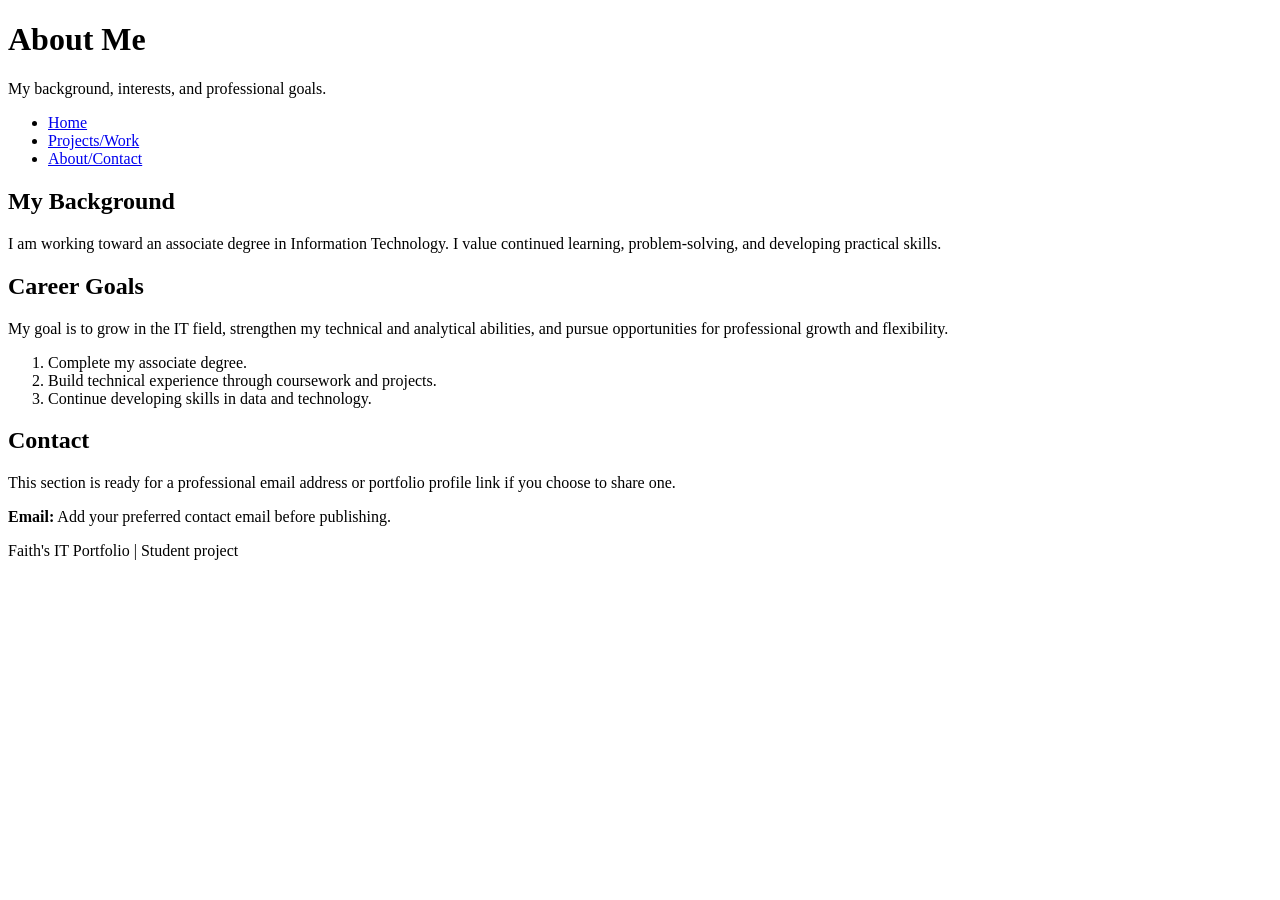
==== about.html @ 39b1ba37 "Add about.html with personal background and goals" ====
<!DOCTYPE html>
<html lang="en">
<head>
    <meta charset="UTF-8">
    <meta name="viewport" content="width=device-width, initial-scale=1.0">
    <title>About/Contact | Faith's IT Portfolio</title>
</head>
<body>
    <header>
        <h1>About Me</h1>
        <p>My background, interests, and professional goals.</p>
    </header>

    <nav aria-label="Main navigation">
        <ul>
            <li><a href="index.html">Home</a></li>
            <li><a href="projects.html">Projects/Work</a></li>
            <li><a href="about.html">About/Contact</a></li>
        </ul>
    </nav>

    <main>
        <section>
            <h2>My Background</h2>
            <p>I am working toward an associate degree in Information Technology. I value continued learning, problem-solving, and developing practical skills.</p>
        </section>

        <section>
            <h2>Career Goals</h2>
            <p>My goal is to grow in the IT field, strengthen my technical and analytical abilities, and pursue opportunities for professional growth and flexibility.</p>
            <ol>
                <li>Complete my associate degree.</li>
                <li>Build technical experience through coursework and projects.</li>
                <li>Continue developing skills in data and technology.</li>
            </ol>
        </section>

        <section>
            <h2>Contact</h2>
            <p>This section is ready for a professional email address or portfolio profile link if you choose to share one.</p>
            <p><strong>Email:</strong> Add your preferred contact email before publishing.</p>
        </section>
    </main>

    <footer>
        <p>Faith's IT Portfolio | Student project</p>
    </footer>
</body>
</html>
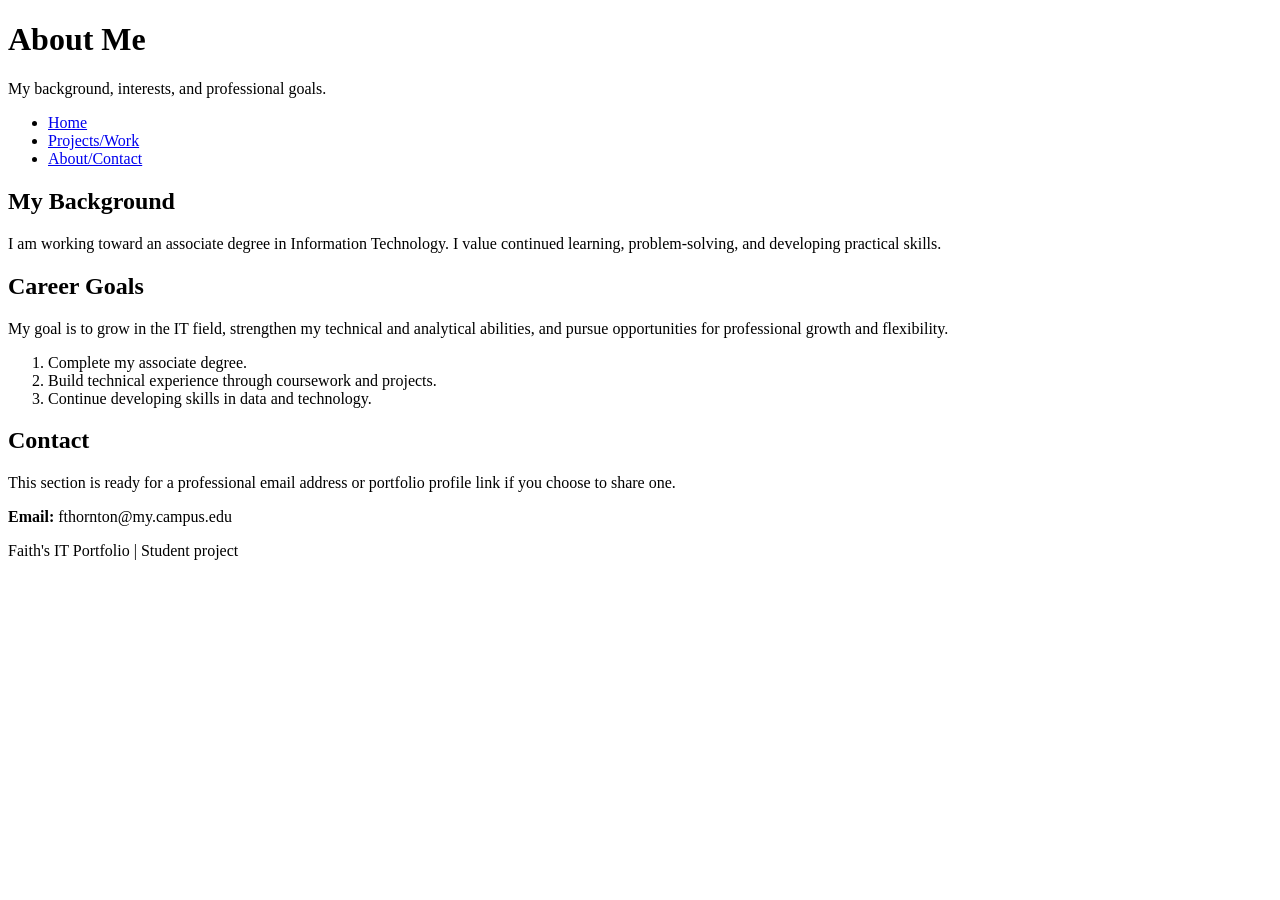
==== commit fffe779a: "Update contact email in about.html" ====
--- a/about.html
+++ b/about.html
@@ -38,7 +38,7 @@
         <section>
             <h2>Contact</h2>
             <p>This section is ready for a professional email address or portfolio profile link if you choose to share one.</p>
-            <p><strong>Email:</strong> Add your preferred contact email before publishing.</p>
+            <p><strong>Email:</strong> fthornton@my.campus.edu </p>
         </section>
     </main>
 
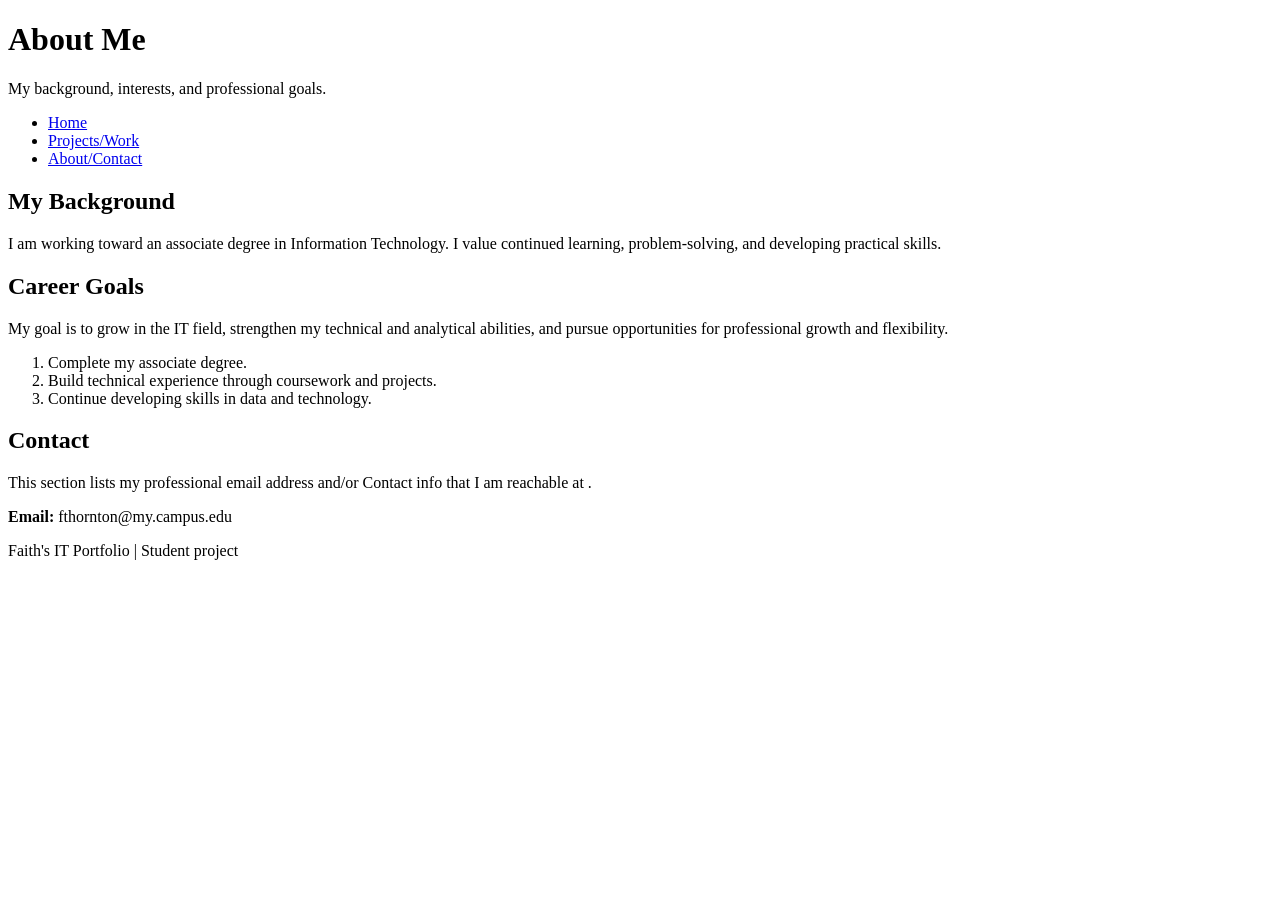
==== commit c2c57040: "Update about.html" ====
--- a/about.html
+++ b/about.html
@@ -37,7 +37,7 @@
 
         <section>
             <h2>Contact</h2>
-            <p>This section is ready for a professional email address or portfolio profile link if you choose to share one.</p>
+            <p>This section lists my professional email address and/or Contact info that I am reachable at .</p>
             <p><strong>Email:</strong> fthornton@my.campus.edu </p>
         </section>
     </main>
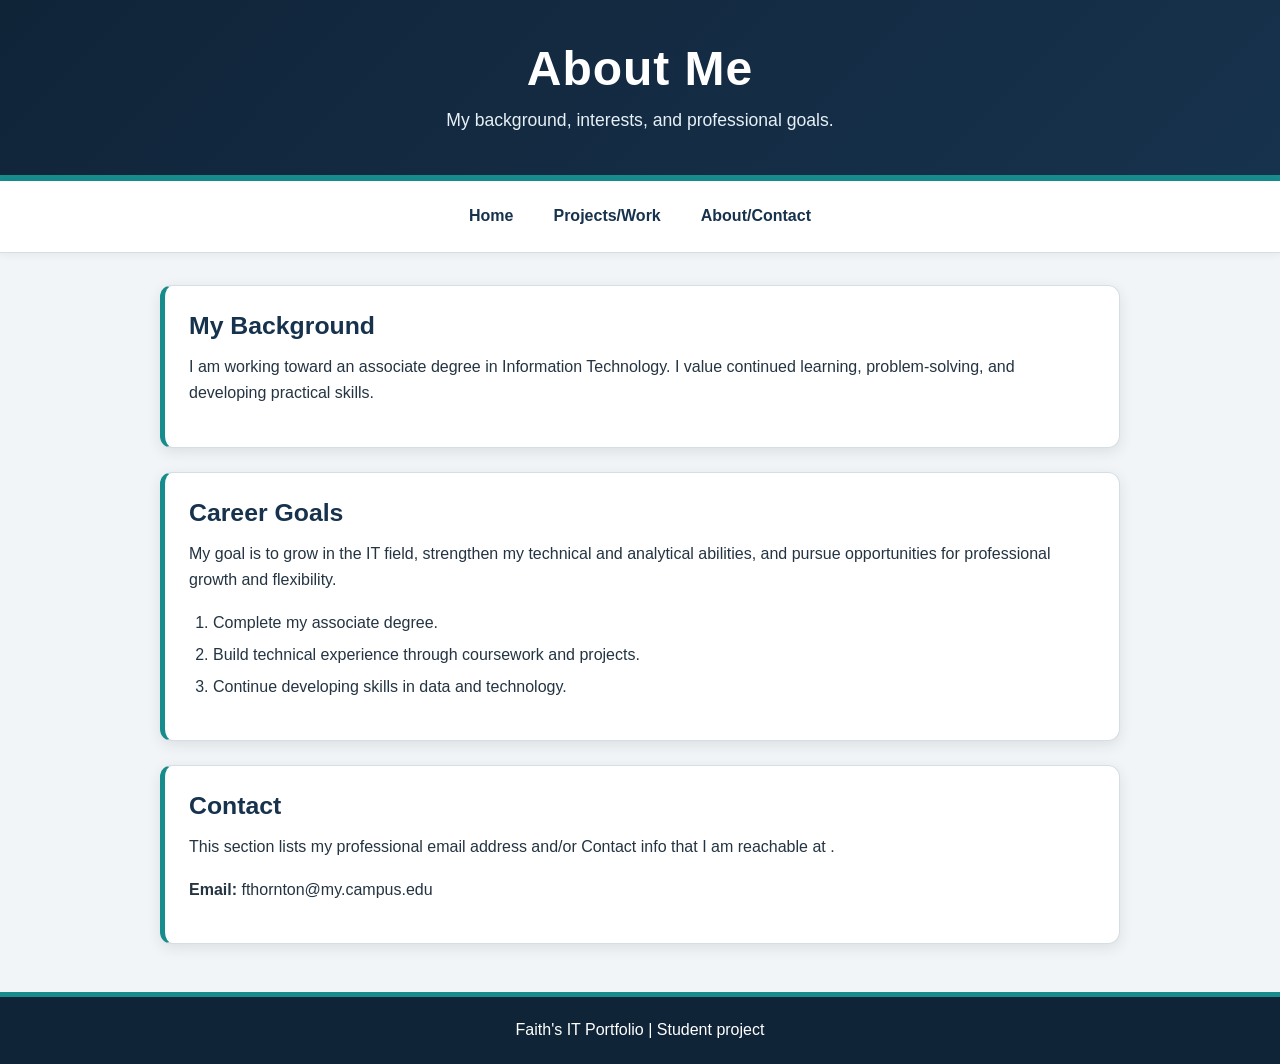
==== commit ec9cd7c8: "Add files via upload" ====
--- a/about.html
+++ b/about.html
@@ -3,6 +3,7 @@
 <head>
     <meta charset="UTF-8">
     <meta name="viewport" content="width=device-width, initial-scale=1.0">
+    <link rel="stylesheet" href="styles.css">
     <title>About/Contact | Faith's IT Portfolio</title>
 </head>
 <body>
--- a/styles.css
+++ b/styles.css
@@ -0,0 +1,163 @@
+/* Faith's IT Portfolio: navy, teal, white, and light gray */
+:root {
+  --navy: #17324D;
+  --navy-dark: #102438;
+  --teal: #168C8C;
+  --teal-light: #DDF4F2;
+  --white: #FFFFFF;
+  --light-gray: #F2F5F7;
+  --mid-gray: #D5DEE5;
+  --text: #243442;
+  --muted-text: #526575;
+  --shadow: 0 4px 14px rgba(16, 36, 56, 0.10);
+}
+
+/* Global selector and typography */
+* { box-sizing: border-box; }
+html { scroll-behavior: smooth; }
+body {
+  margin: 0;
+  background: var(--light-gray);
+  color: var(--text);
+  font-family: Arial, Helvetica, sans-serif;
+  font-size: 1rem;
+  line-height: 1.65;
+}
+
+/* Header and page title */
+header {
+  padding: 2.5rem 1.25rem;
+  background: linear-gradient(135deg, var(--navy-dark), var(--navy));
+  color: var(--white);
+  text-align: center;
+  border-bottom: 6px solid var(--teal);
+}
+header h1 {
+  max-width: 900px;
+  margin: 0 auto 0.5rem;
+  font-size: clamp(2rem, 4vw, 3rem);
+  line-height: 1.2;
+  letter-spacing: 0.02em;
+}
+header p {
+  max-width: 700px;
+  margin: 0.5rem auto 0;
+  color: #E7F0F6;
+  font-size: 1.1rem;
+}
+
+/* Navigation links shared by all pages */
+nav {
+  background: var(--white);
+  border-bottom: 1px solid var(--mid-gray);
+  box-shadow: 0 2px 8px rgba(16, 36, 56, 0.06);
+}
+nav ul {
+  display: flex;
+  flex-wrap: wrap;
+  justify-content: center;
+  gap: 0.5rem;
+  list-style: none;
+  margin: 0;
+  padding: 0.75rem 1rem;
+}
+nav li { margin: 0; padding: 0; }
+nav a {
+  display: inline-block;
+  padding: 0.65rem 1rem;
+  border-radius: 0.45rem;
+  color: var(--navy);
+  font-weight: 700;
+  text-decoration: none;
+  transition: background-color 160ms ease, color 160ms ease;
+}
+nav a:hover, nav a:focus-visible {
+  background: var(--teal);
+  color: var(--white);
+}
+
+/* Main content and section box model */
+main {
+  width: min(100% - 2rem, 960px);
+  margin: 2rem auto;
+}
+section {
+  margin: 0 0 1.5rem;
+  padding: 1.5rem;
+  background: var(--white);
+  border: 1px solid var(--mid-gray);
+  border-left: 5px solid var(--teal);
+  border-radius: 0.75rem;
+  box-shadow: var(--shadow);
+}
+section h2 {
+  margin: 0 0 0.75rem;
+  color: var(--navy);
+  font-size: 1.55rem;
+  line-height: 1.3;
+}
+section p { margin-top: 0.5rem; margin-bottom: 1rem; }
+h3 {
+  margin: 0 0 0.5rem;
+  color: var(--navy);
+  font-size: 1.2rem;
+  line-height: 1.35;
+}
+p, li { overflow-wrap: anywhere; }
+ul, ol { padding-left: 1.5rem; }
+li { margin-bottom: 0.35rem; }
+main a {
+  color: #087777;
+  font-weight: 700;
+  text-decoration-thickness: 1px;
+  text-underline-offset: 0.18em;
+}
+main a:hover, main a:focus-visible { color: var(--navy-dark); }
+
+/* Individual coursework cards demonstrate margin, padding, and borders */
+article {
+  margin: 1rem 0;
+  padding: 1.1rem 1.25rem;
+  background: #F7FAFC;
+  border: 1px solid var(--mid-gray);
+  border-top: 4px solid var(--teal);
+  border-radius: 0.55rem;
+}
+article p { margin-bottom: 0; }
+
+/* Footer */
+footer {
+  margin-top: 3rem;
+  padding: 1.25rem 1rem;
+  background: var(--navy-dark);
+  color: var(--white);
+  text-align: center;
+  border-top: 5px solid var(--teal);
+}
+footer p { margin: 0; }
+
+/* Keyboard accessibility */
+a:focus-visible {
+  outline: 3px solid #E7A83E;
+  outline-offset: 3px;
+}
+
+/* Responsive styles */
+@media (max-width: 600px) {
+  header { padding: 2rem 1rem; }
+  nav ul { gap: 0.25rem; }
+  nav a { padding: 0.6rem 0.7rem; }
+  main { width: min(100% - 1rem, 960px); margin: 1rem auto; }
+  section { padding: 1rem; border-radius: 0.55rem; }
+  section h2 { font-size: 1.35rem; }
+}
+
+/* Respect reduced-motion preferences */
+@media (prefers-reduced-motion: reduce) {
+  html { scroll-behavior: auto; }
+  *, *::before, *::after {
+    transition-duration: 0.01ms !important;
+    animation-duration: 0.01ms !important;
+    animation-iteration-count: 1 !important;
+  }
+}
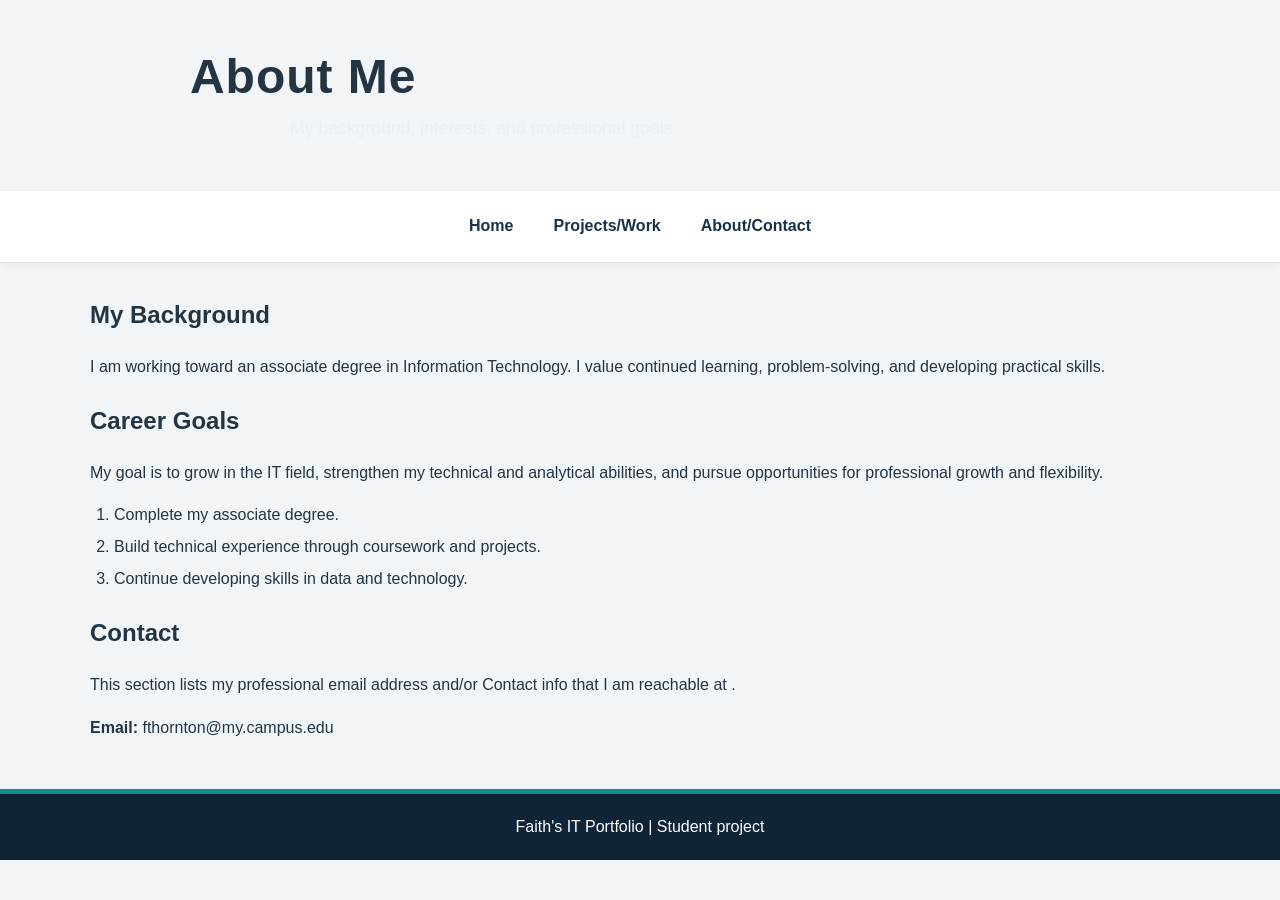
==== commit a572876f: "Add files via upload" ====
--- a/about.html
+++ b/about.html
@@ -7,7 +7,7 @@
     <title>About/Contact | Faith's IT Portfolio</title>
 </head>
 <body>
-    <header>
+    <header id="main-header">
         <h1>About Me</h1>
         <p>My background, interests, and professional goals.</p>
     </header>
@@ -20,13 +20,13 @@
         </ul>
     </nav>
 
-    <main>
-        <section>
+    <main id="main-content">
+        <section class="content-section">
             <h2>My Background</h2>
             <p>I am working toward an associate degree in Information Technology. I value continued learning, problem-solving, and developing practical skills.</p>
         </section>
 
-        <section>
+        <section class="content-section">
             <h2>Career Goals</h2>
             <p>My goal is to grow in the IT field, strengthen my technical and analytical abilities, and pursue opportunities for professional growth and flexibility.</p>
             <ol>
@@ -36,7 +36,7 @@
             </ol>
         </section>
 
-        <section>
+        <section class="content-section">
             <h2>Contact</h2>
             <p>This section lists my professional email address and/or Contact info that I am reachable at .</p>
             <p><strong>Email:</strong> fthornton@my.campus.edu </p>
--- a/styles.css
+++ b/styles.css
@@ -1,4 +1,4 @@
-/* Faith's IT Portfolio: navy, teal, white, and light gray */
+/* Faith's IT Portfolio | Responsive Homework 2 CSS */
 :root {
   --navy: #17324D;
   --navy-dark: #102438;
@@ -11,153 +11,50 @@
   --muted-text: #526575;
   --shadow: 0 4px 14px rgba(16, 36, 56, 0.10);
 }
-
-/* Global selector and typography */
 * { box-sizing: border-box; }
 html { scroll-behavior: smooth; }
-body {
-  margin: 0;
-  background: var(--light-gray);
-  color: var(--text);
-  font-family: Arial, Helvetica, sans-serif;
-  font-size: 1rem;
-  line-height: 1.65;
-}
-
-/* Header and page title */
-header {
-  padding: 2.5rem 1.25rem;
-  background: linear-gradient(135deg, var(--navy-dark), var(--navy));
-  color: var(--white);
-  text-align: center;
-  border-bottom: 6px solid var(--teal);
-}
-header h1 {
-  max-width: 900px;
-  margin: 0 auto 0.5rem;
-  font-size: clamp(2rem, 4vw, 3rem);
-  line-height: 1.2;
-  letter-spacing: 0.02em;
-}
-header p {
-  max-width: 700px;
-  margin: 0.5rem auto 0;
-  color: #E7F0F6;
-  font-size: 1.1rem;
-}
-
-/* Navigation links shared by all pages */
-nav {
-  background: var(--white);
-  border-bottom: 1px solid var(--mid-gray);
-  box-shadow: 0 2px 8px rgba(16, 36, 56, 0.06);
-}
-nav ul {
-  display: flex;
-  flex-wrap: wrap;
-  justify-content: center;
-  gap: 0.5rem;
-  list-style: none;
-  margin: 0;
-  padding: 0.75rem 1rem;
-}
+body { margin: 0; background: var(--light-gray); color: var(--text); font-family: Arial, Helvetica, sans-serif; font-size: 1rem; line-height: 1.65; }
+img { display: block; max-width: 100%; height: auto; }
+#main-#main-header { padding: 2.5rem 1.25rem; background: linear-gradient(135deg, var(--navy-dark), var(--navy)); color: var(--white); text-align: center; border-bottom: 6px solid var(--teal); }
+header h1 { max-width: 900px; margin: 0 auto .5rem; font-size: clamp(1.8rem, 4vw, 3rem); line-height: 1.2; letter-spacing: .02em; overflow-wrap: anywhere; }
+header p { max-width: 700px; margin: .5rem auto 0; color: #E7F0F6; font-size: 1.1rem; }
+nav { background: var(--white); border-bottom: 1px solid var(--mid-gray); box-shadow: 0 2px 8px rgba(16, 36, 56, .06); }
+nav ul { display: flex; flex-wrap: wrap; justify-content: center; align-items: center; gap: .5rem; list-style: none; max-width: 1100px; margin: 0 auto; padding: .75rem 1rem; }
 nav li { margin: 0; padding: 0; }
-nav a {
-  display: inline-block;
-  padding: 0.65rem 1rem;
-  border-radius: 0.45rem;
-  color: var(--navy);
-  font-weight: 700;
-  text-decoration: none;
-  transition: background-color 160ms ease, color 160ms ease;
-}
-nav a:hover, nav a:focus-visible {
-  background: var(--teal);
-  color: var(--white);
-}
-
-/* Main content and section box model */
-main {
-  width: min(100% - 2rem, 960px);
-  margin: 2rem auto;
-}
-section {
-  margin: 0 0 1.5rem;
-  padding: 1.5rem;
-  background: var(--white);
-  border: 1px solid var(--mid-gray);
-  border-left: 5px solid var(--teal);
-  border-radius: 0.75rem;
-  box-shadow: var(--shadow);
-}
-section h2 {
-  margin: 0 0 0.75rem;
-  color: var(--navy);
-  font-size: 1.55rem;
-  line-height: 1.3;
-}
-section p { margin-top: 0.5rem; margin-bottom: 1rem; }
-h3 {
-  margin: 0 0 0.5rem;
-  color: var(--navy);
-  font-size: 1.2rem;
-  line-height: 1.35;
-}
+nav a { display: inline-block; padding: .65rem 1rem; border-radius: .45rem; color: var(--navy); font-weight: 700; text-decoration: none; transition: background-color 160ms ease, color 160ms ease; }
+nav a:hover, nav a:focus-visible { background: var(--teal); color: var(--white); }
+#main-content { width: min(100% - 2rem, 1100px); margin: 2rem auto; min-width: 0; }
+.content-.content-section { min-width: 0; margin: 0 0 1.5rem; padding: 1.5rem; background: var(--white); border: 1px solid var(--mid-gray); border-left: 5px solid var(--teal); border-radius: .75rem; box-shadow: var(--shadow); }
+.content-.content-section h2 { margin: 0 0 .75rem; color: var(--navy); font-size: 1.55rem; line-height: 1.3; overflow-wrap: anywhere; }
+.content-section p { margin-top: .5rem; margin-bottom: 1rem; }
+h3 { margin: 0 0 .5rem; color: var(--navy); font-size: 1.2rem; line-height: 1.35; overflow-wrap: anywhere; }
 p, li { overflow-wrap: anywhere; }
 ul, ol { padding-left: 1.5rem; }
-li { margin-bottom: 0.35rem; }
-main a {
-  color: #087777;
-  font-weight: 700;
-  text-decoration-thickness: 1px;
-  text-underline-offset: 0.18em;
-}
+li { margin-bottom: .35rem; }
+main a { color: #087777; font-weight: 700; text-decoration-thickness: 1px; text-underline-offset: .18em; }
 main a:hover, main a:focus-visible { color: var(--navy-dark); }
+/* Grid makes the three coursework articles a real multi-column layout. */
+.coursework-grid { display: grid; grid-template-columns: minmax(0, 1fr); gap: 1rem; align-items: stretch; }
+.coursework-grid > h2 { grid-column: 1 / -1; margin-bottom: 0; }
+.card { min-width: 0; margin: 0; padding: 1.1rem 1.25rem; background: #F7FAFC; border: 1px solid var(--mid-gray); border-top: 4px solid var(--teal); border-radius: .55rem; box-shadow: 0 2px 7px rgba(16, 36, 56, .05); }
+.coursework-grid > article p { margin-bottom: 0; }
+.coursework-grid, .coursework-grid > article, section, #main-content { overflow-wrap: anywhere; }
+footer { margin-top: 3rem; padding: 1.25rem 1rem; background: var(--navy-dark); color: var(--white); text-align: center; border-top: 5px solid var(--teal); }
+footer p { margin: 0; }
+a:focus-visible { outline: 3px solid #E7A83E; outline-offset: 3px; }
+/* Desktop: 1200px and wider, three columns. */
+@media (min-width: 1200px) { #main-content { width: min(100% - 3rem, 1100px); } .coursework-grid { grid-template-columns: repeat(3, minmax(0, 1fr)); gap: 1.25rem; } .coursework-grid > h2 { font-size: 1.7rem; } #main-header { padding: 3rem 2rem; } }
+/* Tablet: 768px through 1199px, two columns. */
+@media (min-width: 768px) and (max-width: 1199px) { #main-content { width: min(100% - 2rem, 960px); margin: 1.5rem auto; } .coursework-grid { grid-template-columns: repeat(2, minmax(0, 1fr)); gap: 1rem; } .content-section { padding: 1.25rem; } #main-header { padding: 2.25rem 1.25rem; } }
+/* Mobile: 767px and below, one column and wrapping navigation. */
+@media (max-width: 767px) { #main-header { padding: 1.75rem .85rem; } header p { font-size: 1rem; } nav ul { gap: .2rem; padding: .55rem .35rem; } nav a { padding: .55rem .6rem; font-size: .92rem; } #main-content { width: calc(100% - 1rem); margin: 1rem auto; } .content-section { padding: 1rem; border-radius: .55rem; } .content-section h2 { font-size: 1.35rem; } .coursework-grid { grid-template-columns: minmax(0, 1fr); gap: .8rem; } .card { padding: 1rem; } }
+/* Extra-small phone protection, including 320px viewport. */
+@media (max-width: 360px) { header h1 { font-size: 1.7rem; } nav a { padding: .5rem .45rem; font-size: .85rem; } #main-content { width: calc(100% - .75rem); } .content-section { padding: .8rem; } .card { padding: .8rem; } }
+@media (prefers-reduced-motion: reduce) { html { scroll-behavior: auto; } *, *::before, *::after { transition-duration: .01ms !important; animation-duration: .01ms !important; animation-iteration-count: 1 !important; } }
 
-/* Individual coursework cards demonstrate margin, padding, and borders */
-article {
-  margin: 1rem 0;
-  padding: 1.1rem 1.25rem;
-  background: #F7FAFC;
-  border: 1px solid var(--mid-gray);
-  border-top: 4px solid var(--teal);
-  border-radius: 0.55rem;
-}
-article p { margin-bottom: 0; }
 
-/* Footer */
-footer {
-  margin-top: 3rem;
-  padding: 1.25rem 1rem;
-  background: var(--navy-dark);
-  color: var(--white);
-  text-align: center;
-  border-top: 5px solid var(--teal);
-}
-footer p { margin: 0; }
-
-/* Keyboard accessibility */
-a:focus-visible {
-  outline: 3px solid #E7A83E;
-  outline-offset: 3px;
-}
-
-/* Responsive styles */
-@media (max-width: 600px) {
-  header { padding: 2rem 1rem; }
-  nav ul { gap: 0.25rem; }
-  nav a { padding: 0.6rem 0.7rem; }
-  main { width: min(100% - 1rem, 960px); margin: 1rem auto; }
-  section { padding: 1rem; border-radius: 0.55rem; }
-  section h2 { font-size: 1.35rem; }
-}
-
-/* Respect reduced-motion preferences */
-@media (prefers-reduced-motion: reduce) {
-  html { scroll-behavior: auto; }
-  *, *::before, *::after {
-    transition-duration: 0.01ms !important;
-    animation-duration: 0.01ms !important;
-    animation-iteration-count: 1 !important;
-  }
-}
+/* Selector-variety examples: IDs identify page landmarks; classes style reusable components. */
+#main-header { position: relative; }
+#main-content { min-width: 0; }
+.content-section { scroll-margin-top: 1rem; }
+.card { overflow-wrap: anywhere; }
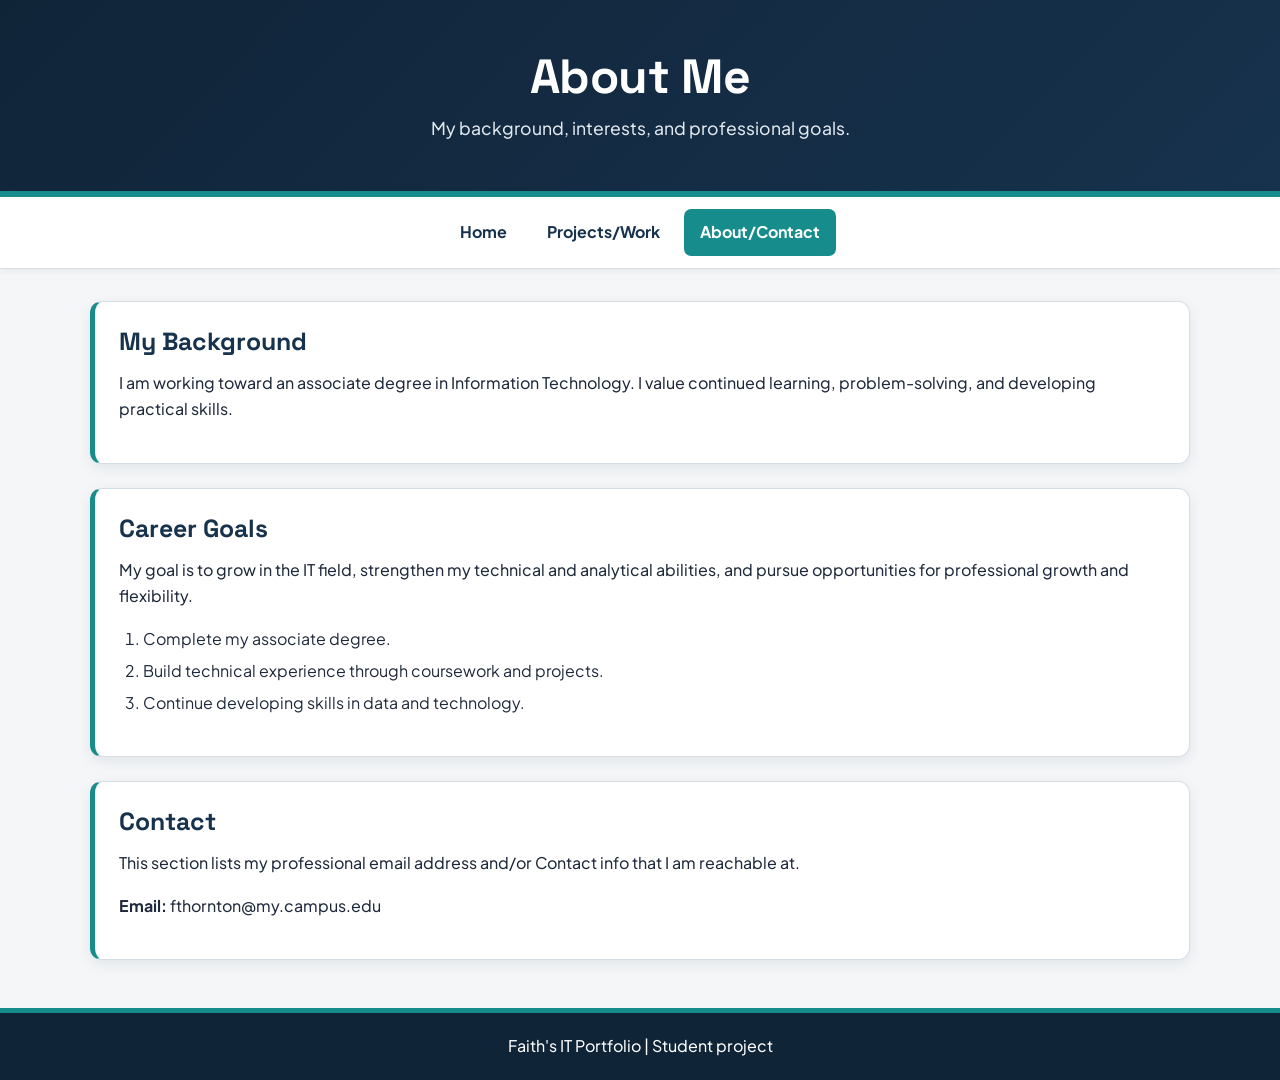
==== commit fe677a58: "Add files via upload" ====
--- a/about.html
+++ b/about.html
@@ -3,8 +3,11 @@
 <head>
     <meta charset="UTF-8">
     <meta name="viewport" content="width=device-width, initial-scale=1.0">
+    <title>About/Contact | Faith's IT Portfolio</title>
+    <link rel="preconnect" href="https://fonts.googleapis.com">
+    <link rel="preconnect" href="https://fonts.gstatic.com" crossorigin>
+    <link href="https://fonts.googleapis.com/css2?family=Plus+Jakarta+Sans:wght@400;500;600;700&family=Space+Grotesk:wght@600;700&display=swap" rel="stylesheet">
     <link rel="stylesheet" href="styles.css">
-    <title>About/Contact | Faith's IT Portfolio</title>
 </head>
 <body>
     <header id="main-header">
@@ -16,7 +19,7 @@
         <ul>
             <li><a href="index.html">Home</a></li>
             <li><a href="projects.html">Projects/Work</a></li>
-            <li><a href="about.html">About/Contact</a></li>
+            <li><a href="about.html" class="active">About/Contact</a></li>
         </ul>
     </nav>
 
@@ -38,8 +41,8 @@
 
         <section class="content-section">
             <h2>Contact</h2>
-            <p>This section lists my professional email address and/or Contact info that I am reachable at .</p>
-            <p><strong>Email:</strong> fthornton@my.campus.edu </p>
+            <p>This section lists my professional email address and/or Contact info that I am reachable at.</p>
+            <p><strong>Email:</strong> fthornton@my.campus.edu</p>
         </section>
     </main>
 
--- a/styles.css
+++ b/styles.css
@@ -1,60 +1,328 @@
 /* Faith's IT Portfolio | Responsive Homework 2 CSS */
+
 :root {
   --navy: #17324D;
   --navy-dark: #102438;
   --teal: #168C8C;
-  --teal-light: #DDF4F2;
+  --teal-light: #EBF7F7;
   --white: #FFFFFF;
-  --light-gray: #F2F5F7;
+  --light-gray: #F4F6F8;
   --mid-gray: #D5DEE5;
-  --text: #243442;
-  --muted-text: #526575;
-  --shadow: 0 4px 14px rgba(16, 36, 56, 0.10);
-}
-* { box-sizing: border-box; }
-html { scroll-behavior: smooth; }
-body { margin: 0; background: var(--light-gray); color: var(--text); font-family: Arial, Helvetica, sans-serif; font-size: 1rem; line-height: 1.65; }
-img { display: block; max-width: 100%; height: auto; }
-#main-#main-header { padding: 2.5rem 1.25rem; background: linear-gradient(135deg, var(--navy-dark), var(--navy)); color: var(--white); text-align: center; border-bottom: 6px solid var(--teal); }
-header h1 { max-width: 900px; margin: 0 auto .5rem; font-size: clamp(1.8rem, 4vw, 3rem); line-height: 1.2; letter-spacing: .02em; overflow-wrap: anywhere; }
-header p { max-width: 700px; margin: .5rem auto 0; color: #E7F0F6; font-size: 1.1rem; }
-nav { background: var(--white); border-bottom: 1px solid var(--mid-gray); box-shadow: 0 2px 8px rgba(16, 36, 56, .06); }
-nav ul { display: flex; flex-wrap: wrap; justify-content: center; align-items: center; gap: .5rem; list-style: none; max-width: 1100px; margin: 0 auto; padding: .75rem 1rem; }
-nav li { margin: 0; padding: 0; }
-nav a { display: inline-block; padding: .65rem 1rem; border-radius: .45rem; color: var(--navy); font-weight: 700; text-decoration: none; transition: background-color 160ms ease, color 160ms ease; }
-nav a:hover, nav a:focus-visible { background: var(--teal); color: var(--white); }
-#main-content { width: min(100% - 2rem, 1100px); margin: 2rem auto; min-width: 0; }
-.content-.content-section { min-width: 0; margin: 0 0 1.5rem; padding: 1.5rem; background: var(--white); border: 1px solid var(--mid-gray); border-left: 5px solid var(--teal); border-radius: .75rem; box-shadow: var(--shadow); }
-.content-.content-section h2 { margin: 0 0 .75rem; color: var(--navy); font-size: 1.55rem; line-height: 1.3; overflow-wrap: anywhere; }
-.content-section p { margin-top: .5rem; margin-bottom: 1rem; }
-h3 { margin: 0 0 .5rem; color: var(--navy); font-size: 1.2rem; line-height: 1.35; overflow-wrap: anywhere; }
-p, li { overflow-wrap: anywhere; }
-ul, ol { padding-left: 1.5rem; }
-li { margin-bottom: .35rem; }
-main a { color: #087777; font-weight: 700; text-decoration-thickness: 1px; text-underline-offset: .18em; }
-main a:hover, main a:focus-visible { color: var(--navy-dark); }
-/* Grid makes the three coursework articles a real multi-column layout. */
-.coursework-grid { display: grid; grid-template-columns: minmax(0, 1fr); gap: 1rem; align-items: stretch; }
-.coursework-grid > h2 { grid-column: 1 / -1; margin-bottom: 0; }
-.card { min-width: 0; margin: 0; padding: 1.1rem 1.25rem; background: #F7FAFC; border: 1px solid var(--mid-gray); border-top: 4px solid var(--teal); border-radius: .55rem; box-shadow: 0 2px 7px rgba(16, 36, 56, .05); }
-.coursework-grid > article p { margin-bottom: 0; }
-.coursework-grid, .coursework-grid > article, section, #main-content { overflow-wrap: anywhere; }
-footer { margin-top: 3rem; padding: 1.25rem 1rem; background: var(--navy-dark); color: var(--white); text-align: center; border-top: 5px solid var(--teal); }
-footer p { margin: 0; }
-a:focus-visible { outline: 3px solid #E7A83E; outline-offset: 3px; }
-/* Desktop: 1200px and wider, three columns. */
-@media (min-width: 1200px) { #main-content { width: min(100% - 3rem, 1100px); } .coursework-grid { grid-template-columns: repeat(3, minmax(0, 1fr)); gap: 1.25rem; } .coursework-grid > h2 { font-size: 1.7rem; } #main-header { padding: 3rem 2rem; } }
-/* Tablet: 768px through 1199px, two columns. */
-@media (min-width: 768px) and (max-width: 1199px) { #main-content { width: min(100% - 2rem, 960px); margin: 1.5rem auto; } .coursework-grid { grid-template-columns: repeat(2, minmax(0, 1fr)); gap: 1rem; } .content-section { padding: 1.25rem; } #main-header { padding: 2.25rem 1.25rem; } }
-/* Mobile: 767px and below, one column and wrapping navigation. */
-@media (max-width: 767px) { #main-header { padding: 1.75rem .85rem; } header p { font-size: 1rem; } nav ul { gap: .2rem; padding: .55rem .35rem; } nav a { padding: .55rem .6rem; font-size: .92rem; } #main-content { width: calc(100% - 1rem); margin: 1rem auto; } .content-section { padding: 1rem; border-radius: .55rem; } .content-section h2 { font-size: 1.35rem; } .coursework-grid { grid-template-columns: minmax(0, 1fr); gap: .8rem; } .card { padding: 1rem; } }
-/* Extra-small phone protection, including 320px viewport. */
-@media (max-width: 360px) { header h1 { font-size: 1.7rem; } nav a { padding: .5rem .45rem; font-size: .85rem; } #main-content { width: calc(100% - .75rem); } .content-section { padding: .8rem; } .card { padding: .8rem; } }
-@media (prefers-reduced-motion: reduce) { html { scroll-behavior: auto; } *, *::before, *::after { transition-duration: .01ms !important; animation-duration: .01ms !important; animation-iteration-count: 1 !important; } }
-
-
-/* Selector-variety examples: IDs identify page landmarks; classes style reusable components. */
-#main-header { position: relative; }
-#main-content { min-width: 0; }
-.content-section { scroll-margin-top: 1rem; }
-.card { overflow-wrap: anywhere; }
+  --text-dark: #1E293B; /* Darker letter color for paragraphs and text readability */
+  --text-heading: #0F172A;
+  --shadow: 0 4px 14px rgba(16, 36, 56, 0.08);
+  --font-heading: 'Space Grotesk', system-ui, -apple-system, sans-serif;
+  --font-body: 'Plus Jakarta Sans', system-ui, -apple-system, sans-serif;
+}
+
+* {
+  box-sizing: border-box;
+}
+
+html {
+  scroll-behavior: smooth;
+}
+
+body {
+  margin: 0;
+  background: var(--light-gray);
+  color: var(--text-dark);
+  font-family: var(--font-body);
+  font-size: 1rem;
+  line-height: 1.65;
+}
+
+img {
+  display: block;
+  max-width: 100%;
+  height: auto;
+}
+
+/* Header Styles (ID Selector) */
+#main-header {
+  position: relative;
+  padding: 2.5rem 1.25rem;
+  background: linear-gradient(135deg, var(--navy-dark), var(--navy));
+  color: var(--white);
+  text-align: center;
+  border-bottom: 6px solid var(--teal);
+}
+
+header h1 {
+  font-family: var(--font-heading);
+  max-width: 900px;
+  margin: 0 auto 0.5rem;
+  font-size: clamp(1.8rem, 4vw, 3rem);
+  line-height: 1.2;
+  letter-spacing: -0.01em;
+  overflow-wrap: anywhere;
+}
+
+header p {
+  max-width: 700px;
+  margin: 0.5rem auto 0;
+  color: #E2E8F0; /* Clean readable text over dark header */
+  font-size: 1.1rem;
+}
+
+/* Navigation Styles (Type Selectors) */
+nav {
+  background: var(--white);
+  border-bottom: 1px solid var(--mid-gray);
+  box-shadow: 0 2px 8px rgba(16, 36, 56, 0.06);
+}
+
+nav ul {
+  display: flex;
+  flex-wrap: wrap;
+  justify-content: center;
+  align-items: center;
+  gap: 0.5rem;
+  list-style: none;
+  max-width: 1100px;
+  margin: 0 auto;
+  padding: 0.75rem 1rem;
+}
+
+nav li {
+  margin: 0;
+  padding: 0;
+}
+
+nav a {
+  display: inline-block;
+  padding: 0.65rem 1rem;
+  border-radius: 0.45rem;
+  color: var(--navy);
+  font-weight: 700;
+  text-decoration: none;
+  transition: background-color 160ms ease, color 160ms ease;
+}
+
+nav a:hover,
+nav a:focus-visible,
+nav a.active {
+  background: var(--teal);
+  color: var(--white);
+}
+
+/* Main Content Styles (ID & Class Selectors) */
+#main-content {
+  width: min(100% - 2rem, 1100px);
+  margin: 2rem auto;
+  min-width: 0;
+}
+
+.content-section {
+  min-width: 0;
+  margin: 0 0 1.5rem;
+  padding: 1.5rem;
+  background: var(--white);
+  border: 1px solid var(--mid-gray);
+  border-left: 5px solid var(--teal);
+  border-radius: 0.75rem;
+  box-shadow: var(--shadow);
+  scroll-margin-top: 1rem;
+}
+
+.content-section h2 {
+  font-family: var(--font-heading);
+  margin: 0 0 0.75rem;
+  color: var(--navy);
+  font-size: 1.55rem;
+  line-height: 1.3;
+  overflow-wrap: anywhere;
+}
+
+/* Darker Paragraph Text for High Contrast & Readability */
+p {
+  color: var(--text-dark);
+  font-weight: 450;
+  margin-top: 0.5rem;
+  margin-bottom: 1rem;
+  overflow-wrap: anywhere;
+}
+
+h3 {
+  font-family: var(--font-heading);
+  margin: 0 0 0.5rem;
+  color: var(--navy);
+  font-size: 1.2rem;
+  line-height: 1.35;
+  overflow-wrap: anywhere;
+}
+
+li {
+  color: var(--text-dark);
+  margin-bottom: 0.35rem;
+  overflow-wrap: anywhere;
+}
+
+ul, ol {
+  padding-left: 1.5rem;
+}
+
+main a {
+  color: #087777;
+  font-weight: 700;
+  text-decoration-thickness: 1px;
+  text-underline-offset: 0.18em;
+}
+
+main a:hover,
+main a:focus-visible {
+  color: var(--navy-dark);
+}
+
+/* CSS Grid for Coursework Section */
+.coursework-grid {
+  display: grid;
+  grid-template-columns: minmax(0, 1fr);
+  gap: 1rem;
+  align-items: stretch;
+}
+
+.coursework-grid > h2 {
+  grid-column: 1 / -1;
+  margin-bottom: 0;
+}
+
+.card {
+  min-width: 0;
+  margin: 0;
+  padding: 1.1rem 1.25rem;
+  background: #F8FAFC;
+  border: 1px solid var(--mid-gray);
+  border-top: 4px solid var(--teal);
+  border-radius: 0.55rem;
+  box-shadow: 0 2px 7px rgba(16, 36, 56, 0.05);
+  overflow-wrap: anywhere;
+}
+
+.coursework-grid > article p {
+  margin-bottom: 0;
+  color: var(--text-dark);
+}
+
+footer {
+  margin-top: 3rem;
+  padding: 1.25rem 1rem;
+  background: var(--navy-dark);
+  color: var(--white);
+  text-align: center;
+  border-top: 5px solid var(--teal);
+}
+
+footer p {
+  margin: 0;
+  color: var(--white);
+}
+
+a:focus-visible {
+  outline: 3px solid #E7A83E;
+  outline-offset: 3px;
+}
+
+/* Responsive Viewports */
+
+/* 1. Desktop Breakpoint: 1200px and wider (3 Columns) */
+@media (min-width: 1200px) {
+  #main-content {
+    width: min(100% - 3rem, 1100px);
+  }
+  .coursework-grid {
+    grid-template-columns: repeat(3, minmax(0, 1fr));
+    gap: 1.25rem;
+  }
+  .coursework-grid > h2 {
+    font-size: 1.7rem;
+  }
+  #main-header {
+    padding: 3rem 2rem;
+  }
+}
+
+/* 2. Tablet Breakpoint: 768px through 1199px (2 Columns) */
+@media (min-width: 768px) and (max-width: 1199px) {
+  #main-content {
+    width: min(100% - 2rem, 960px);
+    margin: 1.5rem auto;
+  }
+  .coursework-grid {
+    grid-template-columns: repeat(2, minmax(0, 1fr));
+    gap: 1rem;
+  }
+  .content-section {
+    padding: 1.25rem;
+  }
+  #main-header {
+    padding: 2.25rem 1.25rem;
+  }
+}
+
+/* 3. Mobile Breakpoint: 767px and below (1 Column) */
+@media (max-width: 767px) {
+  #main-header {
+    padding: 1.75rem 0.85rem;
+  }
+  header p {
+    font-size: 1rem;
+  }
+  nav ul {
+    gap: 0.2rem;
+    padding: 0.55rem 0.35rem;
+  }
+  nav a {
+    padding: 0.55rem 0.6rem;
+    font-size: 0.92rem;
+  }
+  #main-content {
+    width: calc(100% - 1rem);
+    margin: 1rem auto;
+  }
+  .content-section {
+    padding: 1rem;
+    border-radius: 0.55rem;
+  }
+  .content-section h2 {
+    font-size: 1.35rem;
+  }
+  .coursework-grid {
+    grid-template-columns: minmax(0, 1fr);
+    gap: 0.8rem;
+  }
+  .card {
+    padding: 1rem;
+  }
+}
+
+/* Extra-small phone protection (e.g. 320px viewport) */
+@media (max-width: 360px) {
+  header h1 {
+    font-size: 1.7rem;
+  }
+  nav a {
+    padding: 0.5rem 0.45rem;
+    font-size: 0.85rem;
+  }
+  #main-content {
+    width: calc(100% - 0.75rem);
+  }
+  .content-section {
+    padding: 0.8rem;
+  }
+  .card {
+    padding: 0.8rem;
+  }
+}
+
+@media (prefers-reduced-motion: reduce) {
+  html {
+    scroll-behavior: auto;
+  }
+  *, *::before, *::after {
+    transition-duration: 0.01ms !important;
+    animation-duration: 0.01ms !important;
+    animation-iteration-count: 1 !important;
+  }
+}
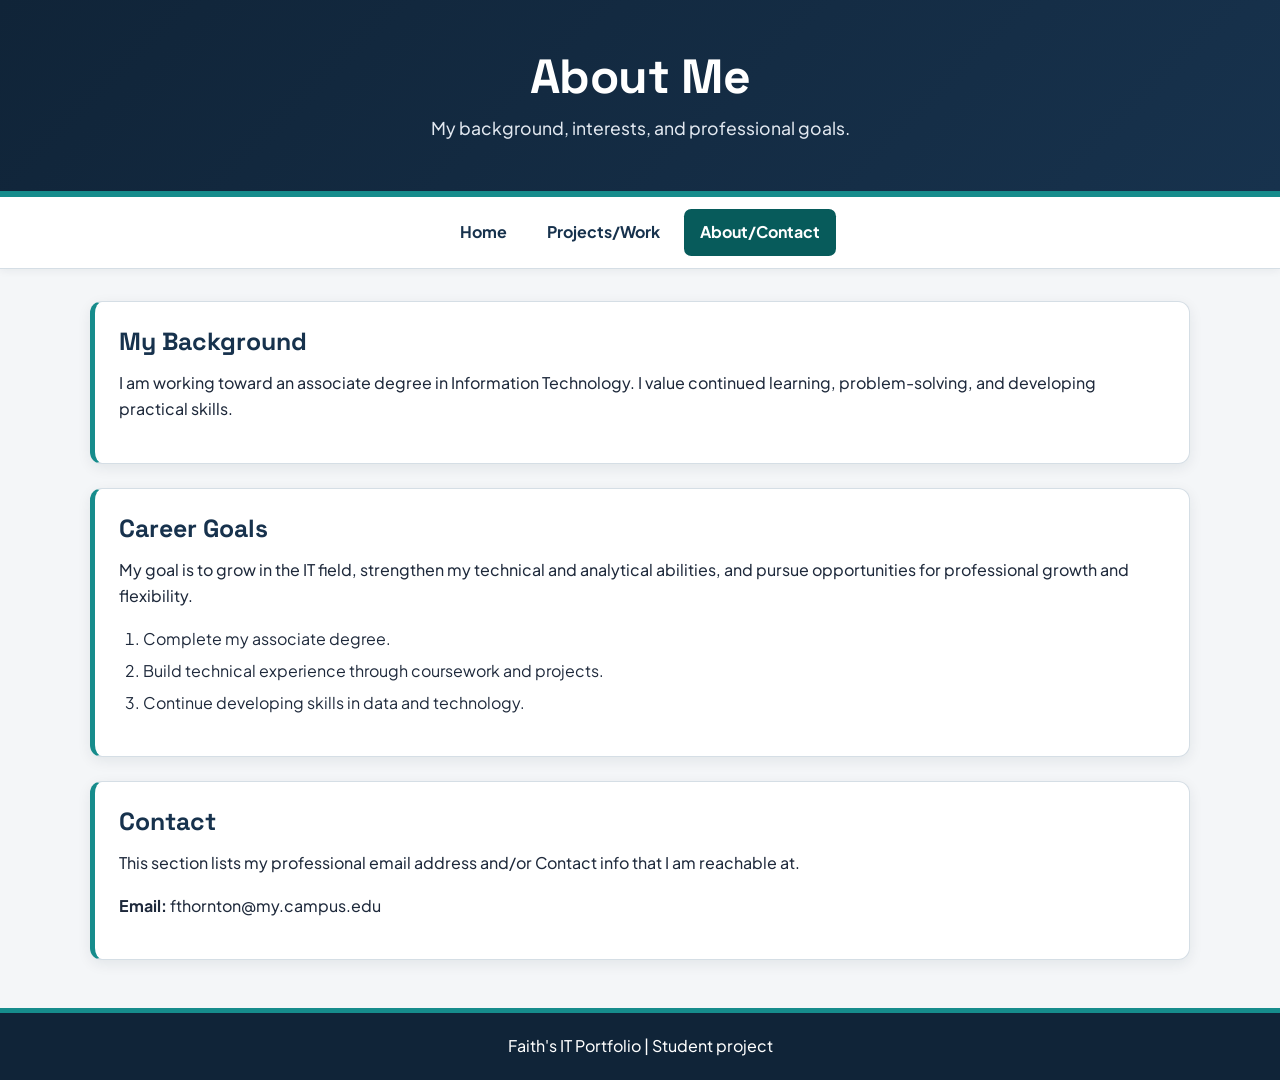
==== commit 7f7df6b9: "Add files via upload" ====
--- a/about.html
+++ b/about.html
@@ -10,6 +10,7 @@
     <link rel="stylesheet" href="styles.css">
 </head>
 <body>
+<a class="skip-link" href="#main-content">Skip to main content</a>
     <header id="main-header">
         <h1>About Me</h1>
         <p>My background, interests, and professional goals.</p>
@@ -19,11 +20,11 @@
         <ul>
             <li><a href="index.html">Home</a></li>
             <li><a href="projects.html">Projects/Work</a></li>
-            <li><a href="about.html" class="active">About/Contact</a></li>
+            <li><a href="about.html" class="active" aria-current="page">About/Contact</a></li>
         </ul>
     </nav>
 
-    <main id="main-content">
+    <main id="main-content" tabindex="-1">
         <section class="content-section">
             <h2>My Background</h2>
             <p>I am working toward an associate degree in Information Technology. I value continued learning, problem-solving, and developing practical skills.</p>
--- a/styles.css
+++ b/styles.css
@@ -326,3 +326,33 @@
     animation-iteration-count: 1 !important;
   }
 }
+
+
+/* Accessibility improvements */
+.skip-link {
+  position: absolute;
+  top: 8px;
+  left: 8px;
+  z-index: 1000;
+  padding: 12px 16px;
+  color: #102438;
+  background: #FFFFFF;
+  border: 3px solid #102438;
+  border-radius: 6px;
+  font-weight: 700;
+  transform: translateY(-200%);
+}
+.skip-link:focus { transform: translateY(0); }
+
+nav a:hover,
+nav a:focus-visible,
+nav a.active {
+  background: #075B5B;
+  color: #FFFFFF;
+}
+
+a:focus-visible,
+main:focus {
+  outline: 3px solid #7A3E00;
+  outline-offset: 3px;
+}
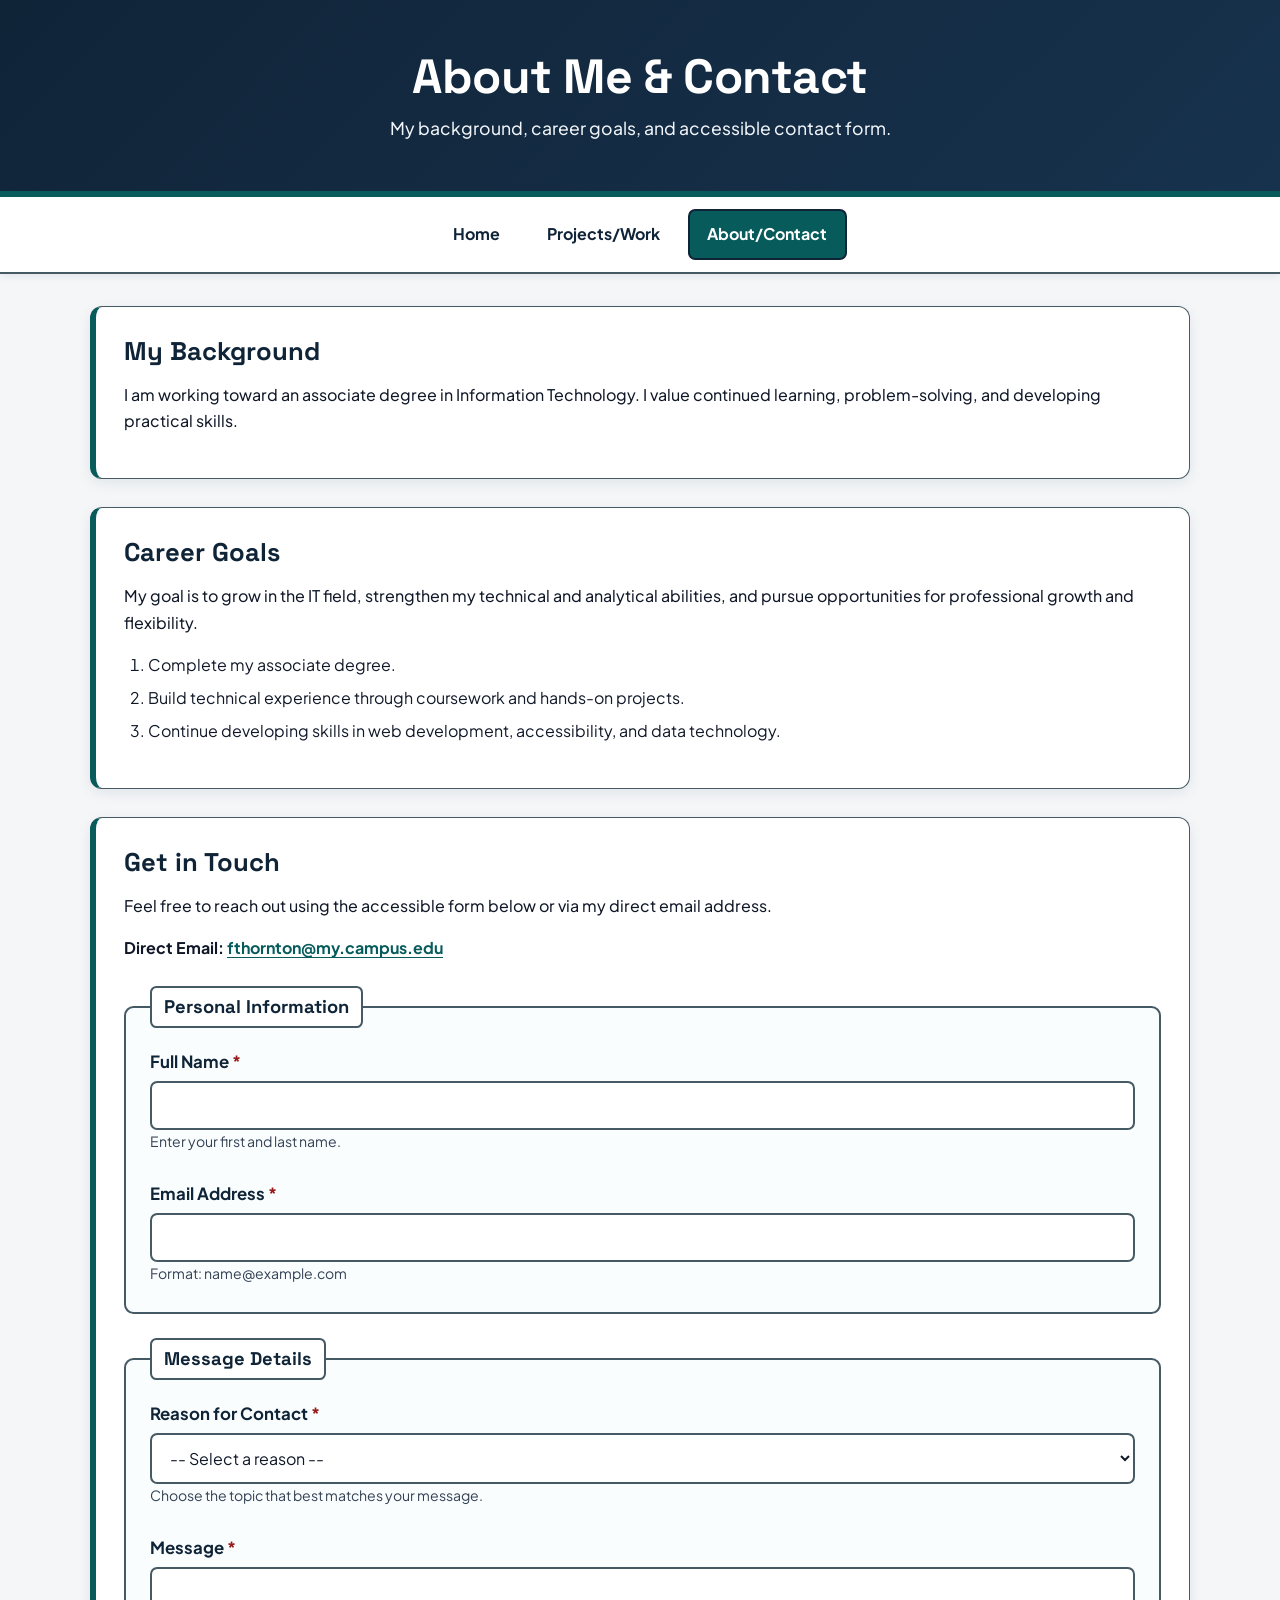
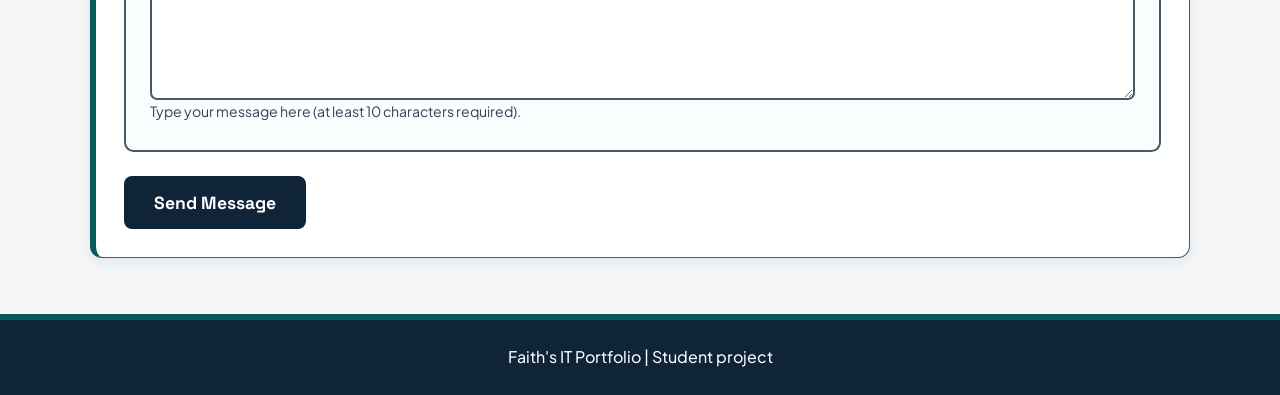
==== commit 05682324: "Add files via upload" ====
--- a/about.html
+++ b/about.html
@@ -10,10 +10,11 @@
     <link rel="stylesheet" href="styles.css">
 </head>
 <body>
-<a class="skip-link" href="#main-content">Skip to main content</a>
+    <a class="skip-link" href="#main-content">Skip to main content</a>
+    
     <header id="main-header">
-        <h1>About Me</h1>
-        <p>My background, interests, and professional goals.</p>
+        <h1>About Me &amp; Contact</h1>
+        <p>My background, career goals, and accessible contact form.</p>
     </header>
 
     <nav aria-label="Main navigation">
@@ -35,20 +36,76 @@
             <p>My goal is to grow in the IT field, strengthen my technical and analytical abilities, and pursue opportunities for professional growth and flexibility.</p>
             <ol>
                 <li>Complete my associate degree.</li>
-                <li>Build technical experience through coursework and projects.</li>
-                <li>Continue developing skills in data and technology.</li>
+                <li>Build technical experience through coursework and hands-on projects.</li>
+                <li>Continue developing skills in web development, accessibility, and data technology.</li>
             </ol>
         </section>
 
         <section class="content-section">
-            <h2>Contact</h2>
-            <p>This section lists my professional email address and/or Contact info that I am reachable at.</p>
-            <p><strong>Email:</strong> fthornton@my.campus.edu</p>
+            <h2>Get in Touch</h2>
+            <p>Feel free to reach out using the accessible form below or via my direct email address.</p>
+            <p><strong>Direct Email:</strong> <a href="mailto:fthornton@my.campus.edu">fthornton@my.campus.edu</a></p>
+
+            <!-- Accessible Contact Form -->
+            <form id="contact-form" class="accessible-form" novalidate action="#" method="post">
+                <div id="form-error-summary" class="error-summary hidden" role="alert" aria-labelledby="summary-title" tabindex="-1">
+                    <h3 id="summary-title">There were errors with your submission</h3>
+                    <ul id="summary-error-list"></ul>
+                </div>
+
+                <fieldset>
+                    <legend>Personal Information</legend>
+
+                    <div class="form-group">
+                        <label for="full-name">Full Name <span class="required-asterisk" aria-hidden="true">*</span></label>
+                        <input type="text" id="full-name" name="name" required aria-required="true" aria-describedby="name-hint name-error" autocomplete="name">
+                        <span id="name-hint" class="field-hint">Enter your first and last name.</span>
+                        <span id="name-error" class="error-message" role="alert" aria-live="polite"></span>
+                    </div>
+
+                    <div class="form-group">
+                        <label for="email-address">Email Address <span class="required-asterisk" aria-hidden="true">*</span></label>
+                        <input type="email" id="email-address" name="email" required aria-required="true" aria-describedby="email-hint email-error" autocomplete="email">
+                        <span id="email-hint" class="field-hint">Format: name@example.com</span>
+                        <span id="email-error" class="error-message" role="alert" aria-live="polite"></span>
+                    </div>
+                </fieldset>
+
+                <fieldset>
+                    <legend>Message Details</legend>
+
+                    <div class="form-group">
+                        <label for="subject">Reason for Contact <span class="required-asterisk" aria-hidden="true">*</span></label>
+                        <select id="subject" name="subject" required aria-required="true" aria-describedby="subject-hint subject-error">
+                            <option value="">-- Select a reason --</option>
+                            <option value="general">General Inquiry</option>
+                            <option value="project">Project / Coursework Question</option>
+                            <option value="networking">Professional Networking</option>
+                        </select>
+                        <span id="subject-hint" class="field-hint">Choose the topic that best matches your message.</span>
+                        <span id="subject-error" class="error-message" role="alert" aria-live="polite"></span>
+                    </div>
+
+                    <div class="form-group">
+                        <label for="message">Message <span class="required-asterisk" aria-hidden="true">*</span></label>
+                        <textarea id="message" name="message" rows="5" required aria-required="true" aria-describedby="message-hint message-error"></textarea>
+                        <span id="message-hint" class="field-hint">Type your message here (at least 10 characters required).</span>
+                        <span id="message-error" class="error-message" role="alert" aria-live="polite"></span>
+                    </div>
+                </fieldset>
+
+                <button type="submit" class="btn-submit">Send Message</button>
+                
+                <div id="form-success" class="success-message hidden" role="status" aria-live="polite">
+                    <strong>Message sent successfully!</strong> Thank you for reaching out. I will respond as soon as possible.
+                </div>
+            </form>
         </section>
     </main>
 
     <footer>
         <p>Faith's IT Portfolio | Student project</p>
     </footer>
+    <script src="script.js"></script>
 </body>
 </html>
--- a/styles.css
+++ b/styles.css
@@ -1,15 +1,21 @@
-/* Faith's IT Portfolio | Responsive Homework 2 CSS */
+/* Faith's IT Portfolio | Responsive & Accessible CSS */
 
 :root {
   --navy: #17324D;
   --navy-dark: #102438;
-  --teal: #168C8C;
+  --teal-accent: #075B5B; /* WCAG AAA high contrast teal */
   --teal-light: #EBF7F7;
   --white: #FFFFFF;
   --light-gray: #F4F6F8;
-  --mid-gray: #D5DEE5;
-  --text-dark: #1E293B; /* Darker letter color for paragraphs and text readability */
-  --text-heading: #0F172A;
+  --mid-gray: #B0BEC5; /* High contrast border color (>3:1 against white/bg) */
+  --dark-border: #455A64;
+  --text-dark: #101828; /* High contrast body text (14.2:1 against light gray) */
+  --text-muted: #334155;
+  --focus-outline: #7A3E00; /* WCAG compliant high contrast focus ring color */
+  --error-red: #991B1B; /* High contrast red (7.4:1 contrast ratio against white) */
+  --error-bg: #FEF2F2;
+  --success-green: #14532D; /* High contrast green (8.5:1 contrast ratio) */
+  --success-bg: #F0FDF4;
   --shadow: 0 4px 14px rgba(16, 36, 56, 0.08);
   --font-heading: 'Space Grotesk', system-ui, -apple-system, sans-serif;
   --font-body: 'Plus Jakarta Sans', system-ui, -apple-system, sans-serif;
@@ -38,6 +44,28 @@
   height: auto;
 }
 
+/* Skip Navigation Link for Keyboard Accessibility */
+.skip-link {
+  position: absolute;
+  top: 8px;
+  left: 8px;
+  z-index: 1000;
+  padding: 12px 18px;
+  color: var(--navy-dark);
+  background: var(--white);
+  border: 3px solid var(--navy-dark);
+  border-radius: 6px;
+  font-weight: 700;
+  text-decoration: underline;
+  transform: translateY(-200%);
+  transition: transform 150ms ease;
+}
+
+.skip-link:focus {
+  transform: translateY(0);
+  outline: 3px solid var(--focus-outline);
+}
+
 /* Header Styles (ID Selector) */
 #main-header {
   position: relative;
@@ -45,7 +73,7 @@
   background: linear-gradient(135deg, var(--navy-dark), var(--navy));
   color: var(--white);
   text-align: center;
-  border-bottom: 6px solid var(--teal);
+  border-bottom: 6px solid var(--teal-accent);
 }
 
 header h1 {
@@ -61,15 +89,15 @@
 header p {
   max-width: 700px;
   margin: 0.5rem auto 0;
-  color: #E2E8F0; /* Clean readable text over dark header */
+  color: #F1F5F9; /* High contrast text over dark header (12.5:1 ratio) */
   font-size: 1.1rem;
 }
 
-/* Navigation Styles (Type Selectors) */
+/* Navigation Styles (Type Selectors & Gestalt Continuity) */
 nav {
   background: var(--white);
-  border-bottom: 1px solid var(--mid-gray);
-  box-shadow: 0 2px 8px rgba(16, 36, 56, 0.06);
+  border-bottom: 2px solid var(--dark-border);
+  box-shadow: 0 2px 8px rgba(16, 36, 56, 0.08);
 }
 
 nav ul {
@@ -91,19 +119,32 @@
 
 nav a {
   display: inline-block;
-  padding: 0.65rem 1rem;
+  padding: 0.65rem 1.1rem;
   border-radius: 0.45rem;
-  color: var(--navy);
+  color: var(--navy-dark);
   font-weight: 700;
   text-decoration: none;
-  transition: background-color 160ms ease, color 160ms ease;
+  border: 2px solid transparent;
+  transition: background-color 160ms ease, color 160ms ease, border-color 160ms ease;
 }
 
 nav a:hover,
 nav a:focus-visible,
 nav a.active {
-  background: var(--teal);
+  background: var(--teal-accent);
   color: var(--white);
+  border-color: var(--navy-dark);
+}
+
+/* Focus Indicator for All Interactive Links & Controls */
+a:focus-visible,
+button:focus-visible,
+input:focus-visible,
+select:focus-visible,
+textarea:focus-visible,
+main:focus {
+  outline: 3px solid var(--focus-outline);
+  outline-offset: 3px;
 }
 
 /* Main Content Styles (ID & Class Selectors) */
@@ -115,11 +156,11 @@
 
 .content-section {
   min-width: 0;
-  margin: 0 0 1.5rem;
-  padding: 1.5rem;
+  margin: 0 0 1.75rem;
+  padding: 1.75rem;
   background: var(--white);
-  border: 1px solid var(--mid-gray);
-  border-left: 5px solid var(--teal);
+  border: 1px solid var(--dark-border);
+  border-left: 6px solid var(--teal-accent);
   border-radius: 0.75rem;
   box-shadow: var(--shadow);
   scroll-margin-top: 1rem;
@@ -127,14 +168,13 @@
 
 .content-section h2 {
   font-family: var(--font-heading);
-  margin: 0 0 0.75rem;
-  color: var(--navy);
-  font-size: 1.55rem;
+  margin: 0 0 0.85rem;
+  color: var(--navy-dark);
+  font-size: 1.6rem;
   line-height: 1.3;
   overflow-wrap: anywhere;
 }
 
-/* Darker Paragraph Text for High Contrast & Readability */
 p {
   color: var(--text-dark);
   font-weight: 450;
@@ -146,15 +186,15 @@
 h3 {
   font-family: var(--font-heading);
   margin: 0 0 0.5rem;
-  color: var(--navy);
-  font-size: 1.2rem;
+  color: var(--navy-dark);
+  font-size: 1.25rem;
   line-height: 1.35;
   overflow-wrap: anywhere;
 }
 
 li {
   color: var(--text-dark);
-  margin-bottom: 0.35rem;
+  margin-bottom: 0.4rem;
   overflow-wrap: anywhere;
 }
 
@@ -163,10 +203,10 @@
 }
 
 main a {
-  color: #087777;
-  font-weight: 700;
-  text-decoration-thickness: 1px;
-  text-underline-offset: 0.18em;
+  color: var(--teal-accent);
+  font-weight: 700;
+  text-decoration: underline;
+  text-underline-offset: 0.2em;
 }
 
 main a:hover,
@@ -174,28 +214,28 @@
   color: var(--navy-dark);
 }
 
-/* CSS Grid for Coursework Section */
+/* CSS Grid for Coursework Section (Gestalt Common Region) */
 .coursework-grid {
   display: grid;
   grid-template-columns: minmax(0, 1fr);
-  gap: 1rem;
+  gap: 1.25rem;
   align-items: stretch;
 }
 
 .coursework-grid > h2 {
   grid-column: 1 / -1;
-  margin-bottom: 0;
+  margin-bottom: 0.25rem;
 }
 
 .card {
   min-width: 0;
   margin: 0;
-  padding: 1.1rem 1.25rem;
+  padding: 1.25rem 1.4rem;
   background: #F8FAFC;
-  border: 1px solid var(--mid-gray);
-  border-top: 4px solid var(--teal);
-  border-radius: 0.55rem;
-  box-shadow: 0 2px 7px rgba(16, 36, 56, 0.05);
+  border: 2px solid var(--dark-border);
+  border-top: 5px solid var(--teal-accent);
+  border-radius: 0.6rem;
+  box-shadow: 0 3px 8px rgba(16, 36, 56, 0.06);
   overflow-wrap: anywhere;
 }
 
@@ -204,13 +244,177 @@
   color: var(--text-dark);
 }
 
+/* Accessible Contact Form Styles */
+.accessible-form {
+  margin-top: 1.5rem;
+}
+
+fieldset {
+  margin: 0 0 1.5rem 0;
+  padding: 1.25rem 1.5rem;
+  border: 2px solid var(--dark-border);
+  border-radius: 0.6rem;
+  background: #FAFDFD;
+}
+
+legend {
+  padding: 0.25rem 0.75rem;
+  font-family: var(--font-heading);
+  font-weight: 700;
+  font-size: 1.15rem;
+  color: var(--navy-dark);
+  background: var(--white);
+  border: 2px solid var(--dark-border);
+  border-radius: 0.4rem;
+}
+
+.form-group {
+  margin-bottom: 1.25rem;
+  display: flex;
+  flex-direction: column;
+}
+
+.form-group:last-child {
+  margin-bottom: 0;
+}
+
+label {
+  font-weight: 700;
+  color: var(--navy-dark);
+  margin-bottom: 0.35rem;
+  font-size: 1.05rem;
+}
+
+.required-asterisk {
+  color: var(--error-red);
+  font-weight: bold;
+}
+
+.field-hint {
+  font-size: 0.88rem;
+  color: var(--text-muted);
+  margin-bottom: 0.4rem;
+}
+
+input[type="text"],
+input[type="email"],
+select,
+textarea {
+  width: 100%;
+  padding: 0.75rem 0.9rem;
+  font-family: var(--font-body);
+  font-size: 1rem;
+  color: var(--text-dark);
+  background: var(--white);
+  border: 2px solid var(--dark-border);
+  border-radius: 0.45rem;
+  transition: border-color 150ms ease, box-shadow 150ms ease;
+}
+
+input[type="text"]:focus,
+input[type="email"]:focus,
+select:focus,
+textarea:focus {
+  border-color: var(--teal-accent);
+}
+
+/* Error States */
+.form-group.has-error input,
+.form-group.has-error select,
+.form-group.has-error textarea,
+input[aria-invalid="true"],
+select[aria-invalid="true"],
+textarea[aria-invalid="true"] {
+  border: 3px solid var(--error-red) !important;
+  background-color: var(--error-bg);
+}
+
+.error-message {
+  display: none;
+  margin-top: 0.4rem;
+  font-size: 0.92rem;
+  font-weight: 700;
+  color: var(--error-red);
+}
+
+.form-group.has-error .error-message,
+.error-message:not(:empty) {
+  display: block;
+}
+
+.error-summary {
+  margin-bottom: 1.5rem;
+  padding: 1.25rem;
+  background-color: var(--error-bg);
+  border: 3px solid var(--error-red);
+  border-radius: 0.6rem;
+  color: var(--error-red);
+}
+
+.error-summary h3 {
+  color: var(--error-red);
+  margin-top: 0;
+  margin-bottom: 0.5rem;
+  font-size: 1.2rem;
+}
+
+.error-summary ul {
+  margin: 0;
+  padding-left: 1.25rem;
+}
+
+.error-summary a {
+  color: var(--error-red);
+  text-decoration: underline;
+  font-weight: 700;
+}
+
+.success-message {
+  margin-top: 1.25rem;
+  padding: 1.1rem 1.25rem;
+  background-color: var(--success-bg);
+  border: 3px solid var(--success-green);
+  border-radius: 0.6rem;
+  color: var(--success-green);
+  font-size: 1.05rem;
+}
+
+.hidden {
+  display: none !important;
+}
+
+/* Submit Button */
+.btn-submit {
+  display: inline-block;
+  padding: 0.85rem 1.75rem;
+  font-family: var(--font-heading);
+  font-size: 1.1rem;
+  font-weight: 700;
+  color: var(--white);
+  background: var(--navy-dark);
+  border: 2px solid var(--navy-dark);
+  border-radius: 0.5rem;
+  cursor: pointer;
+  transition: background-color 160ms ease, transform 100ms ease;
+}
+
+.btn-submit:hover {
+  background: var(--teal-accent);
+  border-color: var(--teal-accent);
+}
+
+.btn-submit:active {
+  transform: scale(0.98);
+}
+
+/* Footer Styles */
 footer {
-  margin-top: 3rem;
-  padding: 1.25rem 1rem;
+  margin-top: 3.5rem;
+  padding: 1.5rem 1rem;
   background: var(--navy-dark);
   color: var(--white);
   text-align: center;
-  border-top: 5px solid var(--teal);
+  border-top: 6px solid var(--teal-accent);
 }
 
 footer p {
@@ -218,14 +422,7 @@
   color: var(--white);
 }
 
-a:focus-visible {
-  outline: 3px solid #E7A83E;
-  outline-offset: 3px;
-}
-
 /* Responsive Viewports */
-
-/* 1. Desktop Breakpoint: 1200px and wider (3 Columns) */
 @media (min-width: 1200px) {
   #main-content {
     width: min(100% - 3rem, 1100px);
@@ -242,7 +439,6 @@
   }
 }
 
-/* 2. Tablet Breakpoint: 768px through 1199px (2 Columns) */
 @media (min-width: 768px) and (max-width: 1199px) {
   #main-content {
     width: min(100% - 2rem, 960px);
@@ -253,14 +449,13 @@
     gap: 1rem;
   }
   .content-section {
-    padding: 1.25rem;
+    padding: 1.35rem;
   }
   #main-header {
     padding: 2.25rem 1.25rem;
   }
 }
 
-/* 3. Mobile Breakpoint: 767px and below (1 Column) */
 @media (max-width: 767px) {
   #main-header {
     padding: 1.75rem 0.85rem;
@@ -269,11 +464,11 @@
     font-size: 1rem;
   }
   nav ul {
-    gap: 0.2rem;
+    gap: 0.25rem;
     padding: 0.55rem 0.35rem;
   }
   nav a {
-    padding: 0.55rem 0.6rem;
+    padding: 0.55rem 0.65rem;
     font-size: 0.92rem;
   }
   #main-content {
@@ -281,7 +476,7 @@
     margin: 1rem auto;
   }
   .content-section {
-    padding: 1rem;
+    padding: 1.1rem;
     border-radius: 0.55rem;
   }
   .content-section h2 {
@@ -289,14 +484,13 @@
   }
   .coursework-grid {
     grid-template-columns: minmax(0, 1fr);
-    gap: 0.8rem;
+    gap: 0.9rem;
   }
   .card {
     padding: 1rem;
   }
 }
 
-/* Extra-small phone protection (e.g. 320px viewport) */
 @media (max-width: 360px) {
   header h1 {
     font-size: 1.7rem;
@@ -309,10 +503,7 @@
     width: calc(100% - 0.75rem);
   }
   .content-section {
-    padding: 0.8rem;
-  }
-  .card {
-    padding: 0.8rem;
+    padding: 0.85rem;
   }
 }
 
@@ -326,33 +517,3 @@
     animation-iteration-count: 1 !important;
   }
 }
-
-
-/* Accessibility improvements */
-.skip-link {
-  position: absolute;
-  top: 8px;
-  left: 8px;
-  z-index: 1000;
-  padding: 12px 16px;
-  color: #102438;
-  background: #FFFFFF;
-  border: 3px solid #102438;
-  border-radius: 6px;
-  font-weight: 700;
-  transform: translateY(-200%);
-}
-.skip-link:focus { transform: translateY(0); }
-
-nav a:hover,
-nav a:focus-visible,
-nav a.active {
-  background: #075B5B;
-  color: #FFFFFF;
-}
-
-a:focus-visible,
-main:focus {
-  outline: 3px solid #7A3E00;
-  outline-offset: 3px;
-}
